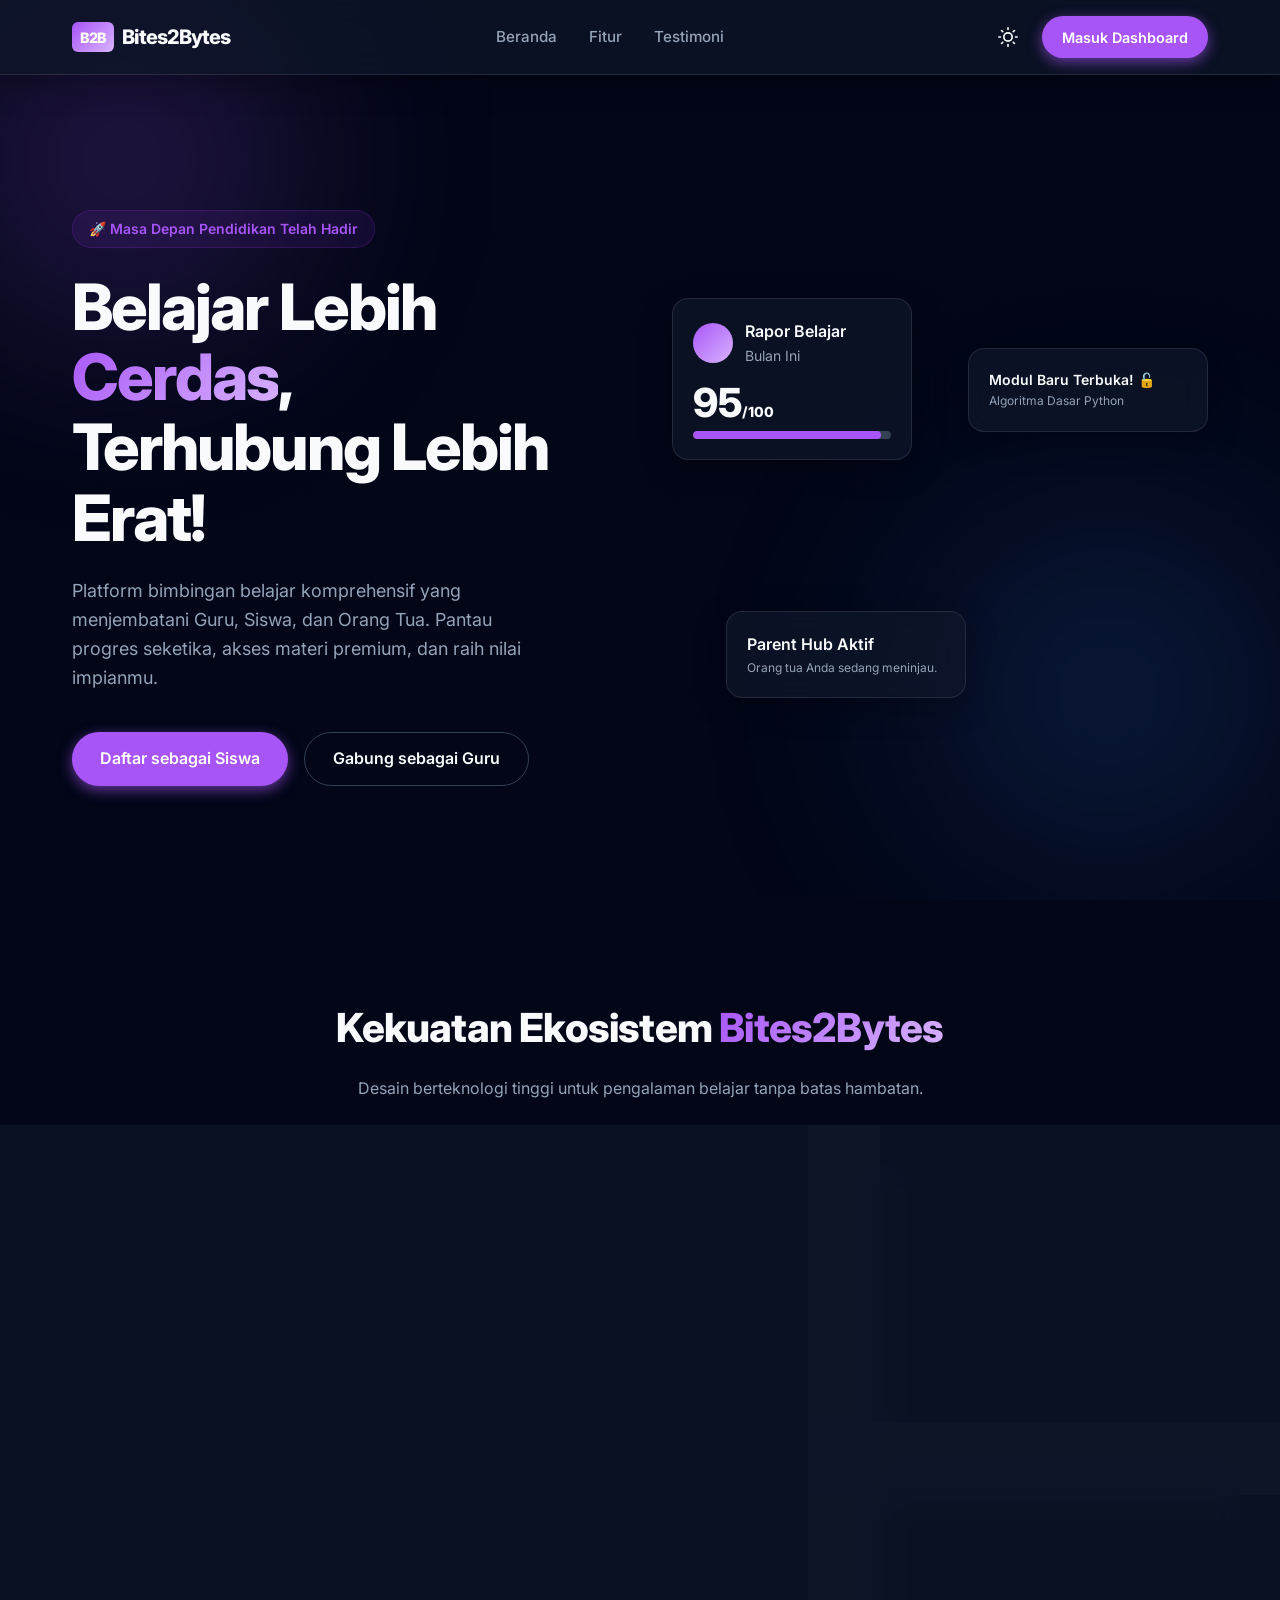
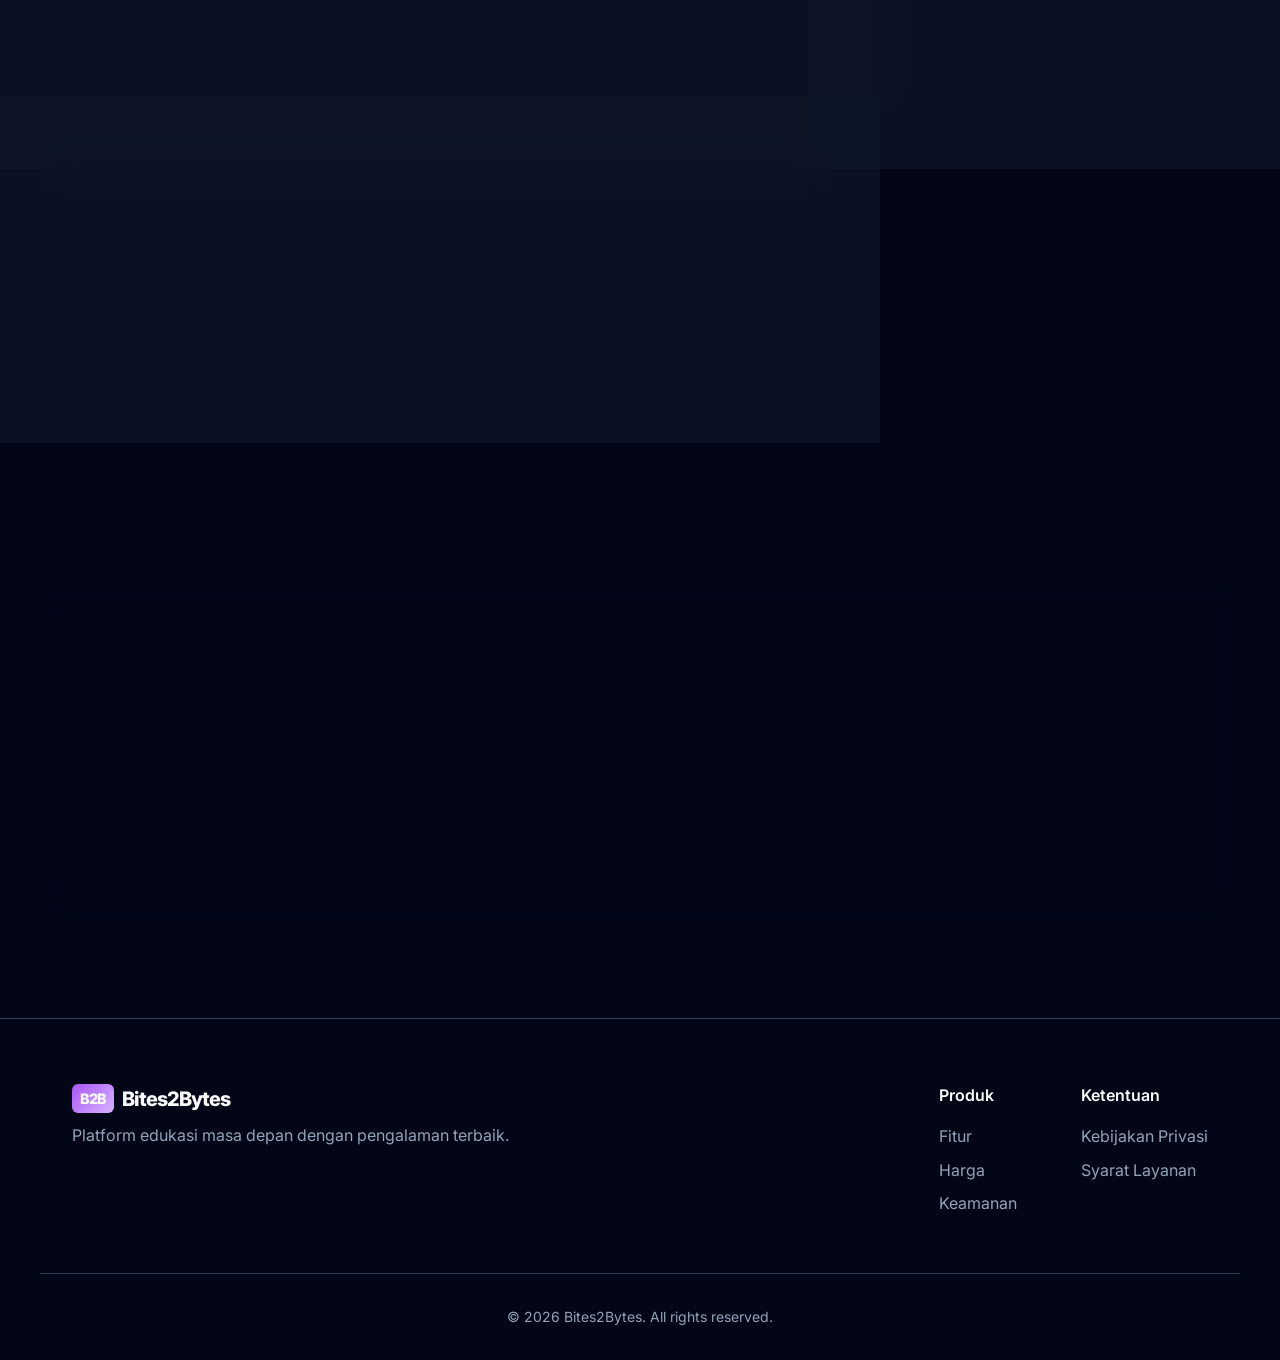
==== landing-page/index.html @ e7aee099 "Initial commit - Clean history" ====
<!DOCTYPE html>
<html lang="id" data-theme="dark">
<head>
    <meta charset="UTF-8">
    <meta name="viewport" content="width=device-width, initial-scale=1.0">
    <title>Bites2Bytes - Platform Edutech Modern</title>
    <!-- Google Fonts: Inter -->
    <link rel="preconnect" href="https://fonts.googleapis.com">
    <link rel="preconnect" href="https://fonts.gstatic.com" crossorigin>
    <link href="https://fonts.googleapis.com/css2?family=Inter:wght@300;400;500;600;700;800&display=swap" rel="stylesheet">
    <!-- Custom CSS -->
    <link rel="stylesheet" href="styles.css">
</head>
<body>
    <!-- Latar Belakang Gradien Ambien -->
    <div class="ambient-bg">
        <div class="blob blob-1"></div>
        <div class="blob blob-2"></div>
    </div>

    <!-- Navigasi -->
    <nav class="navbar glass">
        <div class="container nav-content">
            <a href="#" class="logo">
                <div class="logo-icon">B2B</div>
                <span>Bites2Bytes</span>
            </a>
            <ul class="nav-links">
                <li><a href="#beranda">Beranda</a></li>
                <li><a href="#fitur">Fitur</a></li>
                <li><a href="#testimoni">Testimoni</a></li>
            </ul>
            <div class="nav-actions">
                <button id="theme-toggle" class="icon-btn" aria-label="Toggle Theme">
                    <!-- SVG Bulan (Dark Mode Default) -->
                    <svg id="moon-icon" xmlns="http://www.w3.org/2000/svg" width="20" height="20" viewBox="0 0 24 24" fill="none" stroke="currentColor" stroke-width="2" stroke-linecap="round" stroke-linejoin="round" class="theme-icon"><path d="M21 12.79A9 9 0 1 1 11.21 3 7 7 0 0 0 21 12.79z"></path></svg>
                    <!-- SVG Matahari -->
                    <svg id="sun-icon" xmlns="http://www.w3.org/2000/svg" width="20" height="20" viewBox="0 0 24 24" fill="none" stroke="currentColor" stroke-width="2" stroke-linecap="round" stroke-linejoin="round" class="theme-icon hidden"><circle cx="12" cy="12" r="5"></circle><line x1="12" y1="1" x2="12" y2="3"></line><line x1="12" y1="21" x2="12" y2="23"></line><line x1="4.22" y1="4.22" x2="5.64" y2="5.64"></line><line x1="18.36" y1="18.36" x2="19.78" y2="19.78"></line><line x1="1" y1="12" x2="3" y2="12"></line><line x1="21" y1="12" x2="23" y2="12"></line><line x1="4.22" y1="19.78" x2="5.64" y2="18.36"></line><line x1="18.36" y1="5.64" x2="19.78" y2="4.22"></line></svg>
                </button>
                <a href="../login/index.html" class="btn btn-primary">Masuk Dashboard</a>
            </div>
        </div>
    </nav>

    <!-- Hero Section -->
    <header id="beranda" class="hero container">
        <div class="hero-content">
            <div class="badge">🚀 Masa Depan Pendidikan Telah Hadir</div>
            <h1 class="hero-title">Belajar Lebih <span class="text-gradient">Cerdas</span>, Terhubung Lebih Erat!</h1>
            <p class="hero-subtitle">Platform bimbingan belajar komprehensif yang menjembatani Guru, Siswa, dan Orang Tua. Pantau progres seketika, akses materi premium, dan raih nilai impianmu.</p>
            <div class="hero-buttons">
                <a href="#" class="btn btn-primary btn-lg">Daftar sebagai Siswa</a>
                <a href="#" class="btn btn-outline btn-lg">Gabung sebagai Guru</a>
            </div>
        </div>
        <div class="hero-visual">
            <div class="floating-card glass float-anim-1">
                <div class="card-header">
                    <div class="avatar"></div>
                    <div>
                        <div class="fw-bold">Rapor Belajar</div>
                        <div class="text-sm text-muted">Bulan Ini</div>
                    </div>
                </div>
                <div class="score">95<span class="text-sm">/100</span></div>
                <div class="progress-bar"><div class="progress-fill" style="width: 95%;"></div></div>
            </div>
            <div class="floating-card glass float-anim-2" style="top: 20%; right: 0;">
                <div class="text-sm fw-bold">Modul Baru Terbuka! 🔓</div>
                <div class="text-xs text-muted">Algoritma Dasar Python</div>
            </div>
            <div class="floating-card glass float-anim-3" style="bottom: 10%; left: 10%;">
                <div class="fw-bold">Parent Hub Aktif</div>
                <div class="text-xs text-muted">Orang tua Anda sedang meninjau.</div>
            </div>
        </div>
    </header>

    <!-- Fitur Bento Grid -->
    <section id="fitur" class="features section container">
        <div class="section-header">
            <h2>Kekuatan Ekosistem <span class="text-gradient">Bites2Bytes</span></h2>
            <p class="text-muted">Desain berteknologi tinggi untuk pengalaman belajar tanpa batas hambatan.</p>
        </div>

        <div class="bento-grid">
            <!-- Bento Box 1: Parent Hub (Large) -->
            <div class="bento-item glass bento-large">
                <div class="bento-content">
                    <div class="bento-icon">🛡️</div>
                    <h3>Parent Hub</h3>
                    <p>Pantau perkembangan akademik, kehadiran, dan aktivitas anak Anda secara real-time. Tidak ada lagi hasil belajar yang disembunyikan. Transparansi penuh demi kesuksesan bersama.</p>
                </div>
                <div class="bento-graphic parent-hub-graphic">
                    <div class="chart-bar" style="height: 40%"></div>
                    <div class="chart-bar" style="height: 60%"></div>
                    <div class="chart-bar" style="height: 80%"></div>
                    <div class="chart-bar" style="height: 100%; background: var(--primary-color)"></div>
                </div>
            </div>

            <!-- Bento Box 2: Teacher Portal -->
            <div class="bento-item glass">
                <div class="bento-content">
                    <div class="bento-icon">👨‍🏫</div>
                    <h3>Portal Pengajar</h3>
                    <p>Kelola kelas, materi pengajaran, dan laporan gaji dalam satu dasbor yang sangat intuitif.</p>
                </div>
            </div>

            <!-- Bento Box 3: Gamifikasi -->
            <div class="bento-item glass">
                <div class="bento-content">
                    <div class="bento-icon">🏆</div>
                    <h3>Gamifikasi Pembelajaran</h3>
                    <p>Dapatkan lencana dan capai target poin dari setiap modul yang diselesaikan.</p>
                </div>
            </div>

            <!-- Bento Box 4: Modul Interaktif (Wide) -->
            <div class="bento-item glass bento-wide">
                <div class="bento-content">
                    <div class="bento-icon">📚</div>
                    <h3>Modul Interaktif & Sertifikasi</h3>
                    <p>Akses materi yang disesuaikan secara dinamis dan dapatkan sertifikat otentik berlambang kebanggaan setiap kali menyelesaikan jalur pembelajaran Anda.</p>
                </div>
            </div>
        </div>
    </section>

    <!-- Call to Action -->
    <section class="cta section">
        <div class="container glass cta-card">
            <h2>Siap Mengubah Cara Anda Berinteraksi?</h2>
            <p>Jadilah jembatan utama peraih prestasi masa depan.</p>
            <a href="#" class="btn btn-primary btn-lg mt-4">Mulai Sekarang, Gratis!</a>
        </div>
    </section>

    <!-- Footer -->
    <footer class="footer">
        <div class="container footer-content">
            <div class="footer-brand">
                <div class="logo">
                    <div class="logo-icon">B2B</div>
                    <span>Bites2Bytes</span>
                </div>
                <p class="text-muted mt-2">Platform edukasi masa depan dengan pengalaman terbaik.</p>
            </div>
            <div class="footer-links">
                <div>
                    <h4 class="fw-bold">Produk</h4>
                    <ul class="text-muted">
                        <li><a href="#">Fitur</a></li>
                        <li><a href="#">Harga</a></li>
                        <li><a href="#">Keamanan</a></li>
                    </ul>
                </div>
                <div>
                    <h4 class="fw-bold">Ketentuan</h4>
                    <ul class="text-muted">
                        <li><a href="#">Kebijakan Privasi</a></li>
                        <li><a href="#">Syarat Layanan</a></li>
                    </ul>
                </div>
            </div>
        </div>
        <div class="container text-center text-muted footer-bottom">
            <p>&copy; 2026 Bites2Bytes. All rights reserved.</p>
        </div>
    </footer>
    <!-- Shared Scripts -->
    <script src="../shared/js/notifications.js"></script>
    <script src="../shared/js/theme-toggle.js"></script>
    <script src="script.js"></script>
</body>
</html>
---- landing-page/styles.css ----
:root {
    /* Mode Terang (Light Mode) */
    --bg-color: #F8FAFC;
    --surface-color: #FFFFFF;
    --text-color: #0F172A;
    --text-muted: #64748B;
    --border-color: #E2E8F0;
    
    /* Warna Aksen Ungu / Ungu Neon */
    --primary-color: #9333EA;
    --primary-hover: #7E22CE;
    --primary-glow: rgba(147, 51, 234, 0.5);
    --accent-color: #C084FC;

    /* Glassmorphism Variables */
    --glass-bg: rgba(255, 255, 255, 0.75);
    --glass-border: rgba(255, 255, 255, 0.3);
    --glass-shadow: 0 4px 30px rgba(0, 0, 0, 0.05);

    /* Efek & Transisi */
    --transition-fast: 0.2s ease-out;
    --transition-normal: 0.3s cubic-bezier(0.4, 0, 0.2, 1);
}

[data-theme="dark"] {
    /* Mode Gelap (Dark Mode) */
    --bg-color: #020617;
    --surface-color: #0F172A;
    --text-color: #F8FAFC;
    --text-muted: #94A3B8;
    --border-color: #334155;

    /* Warna Aksen Ungu Neon */
    --primary-color: #A855F7;
    --primary-hover: #9333EA;
    --primary-glow: rgba(168, 85, 247, 0.6);
    --accent-color: #D8B4FE;

    /* Glassmorphism Variables */
    --glass-bg: rgba(15, 23, 42, 0.7);
    --glass-border: rgba(255, 255, 255, 0.1);
    --glass-shadow: 0 8px 32px rgba(0, 0, 0, 0.3);
}

/* Base Styles */
* {
    margin: 0;
    padding: 0;
    box-sizing: border-box;
}

html {
    scroll-behavior: smooth;
    font-family: 'Inter', -apple-system, BlinkMacSystemFont, "Segoe UI", Roboto, sans-serif;
}

body {
    background-color: var(--bg-color);
    color: var(--text-color);
    line-height: 1.6;
    transition: background-color var(--transition-normal), color var(--transition-normal);
    overflow-x: hidden;
    position: relative;
}

a {
    color: inherit;
    text-decoration: none;
    transition: color var(--transition-fast);
}

ul {
    list-style: none;
}

/* Utilities */
.container {
    max-width: 1200px;
    margin: 0 auto;
    padding: 0 2rem;
}

.text-muted { color: var(--text-muted); }
.text-sm { font-size: 0.875rem; }
.text-xs { font-size: 0.75rem; }
.fw-bold { font-weight: 600; }
.mt-2 { margin-top: 0.5rem; }
.mt-4 { margin-top: 1.5rem; }
.text-center { text-align: center; }

.section {
    padding: 6rem 0;
}

.section-header {
    text-align: center;
    margin-bottom: 4rem;
}

.section-header h2 {
    font-size: 2.5rem;
    font-weight: 800;
    margin-bottom: 1rem;
    letter-spacing: -0.02em;
}

.text-gradient {
    background: linear-gradient(135deg, var(--primary-color), var(--accent-color));
    -webkit-background-clip: text;
    -webkit-text-fill-color: transparent;
    background-clip: text;
}

/* Background Animation Placeholder */
.ambient-bg {
    position: fixed;
    top: 0; left: 0; right: 0; bottom: 0;
    z-index: -1;
    overflow: hidden;
    pointer-events: none;
}

.blob {
    position: absolute;
    filter: blur(100px);
    opacity: 0.5;
    border-radius: 50%;
    animation: float 20s infinite alternate;
}

.blob-1 {
    top: -10%; left: -10%;
    width: 500px; height: 500px;
    background: radial-gradient(circle, var(--primary-glow) 0%, transparent 70%);
}

.blob-2 {
    bottom: -10%; right: -10%;
    width: 600px; height: 600px;
    background: radial-gradient(circle, rgba(59, 130, 246, 0.4) 0%, transparent 70%);
    animation-delay: -10s;
}

/* Glassmorphism Container */
.glass {
    background: var(--glass-bg);
    backdrop-filter: blur(16px);
    -webkit-backdrop-filter: blur(16px);
    border: 1px solid var(--glass-border);
    box-shadow: var(--glass-shadow);
}

/* Button Styles */
.btn {
    display: inline-flex;
    align-items: center;
    justify-content: center;
    padding: 0.6rem 1.25rem;
    border-radius: 9999px; /* Pill shape */
    font-weight: 600;
    font-size: 0.9rem;
    cursor: pointer;
    transition: all var(--transition-fast);
    border: none;
    text-decoration: none;
}

.btn-lg {
    padding: 0.8rem 1.75rem;
    font-size: 1rem;
}

.btn-primary {
    background-color: var(--primary-color);
    color: white;
    box-shadow: 0 4px 14px var(--primary-glow);
}

.btn-primary:hover {
    background-color: var(--primary-hover);
    transform: translateY(-2px);
    box-shadow: 0 6px 20px var(--primary-glow);
}

.btn-outline {
    background: transparent;
    color: var(--text-color);
    border: 1px solid var(--border-color);
}

.btn-outline:hover {
    border-color: var(--primary-color);
    color: var(--primary-color);
    transform: translateY(-2px);
}

.icon-btn {
    background: transparent;
    border: none;
    color: var(--text-color);
    cursor: pointer;
    padding: 0.5rem;
    display: inline-flex;
    align-items: center;
    justify-content: center;
    border-radius: 50%;
    transition: background var(--transition-fast);
}

.icon-btn:hover {
    background: var(--border-color);
}

.hidden { display: none !important; }

/* --- Toast Notification System (Agar konsisten dengan Dashboard) --- */
.toast-container {
    position: fixed;
    top: 20px;
    right: 20px;
    z-index: 10000;
    display: flex;
    flex-direction: column;
    gap: 10px;
    pointer-events: none;
}

.toast {
    min-width: 200px;
    max-width: 320px;
    padding: 0.75rem 1rem;
    border-radius: 50px;
    background: var(--glass-bg);
    color: var(--text-color);
    box-shadow: var(--glass-shadow);
    border: 1px solid var(--glass-border);
    backdrop-filter: blur(15px);
    display: flex;
    align-items: center;
    gap: 10px;
    pointer-events: auto;
    animation: toastIn 0.4s cubic-bezier(0.175, 0.885, 0.32, 1.275);
    transition: all 0.3s ease;
}

.toast-success { border-bottom: 2px solid #10B981; }
.toast-error { border-bottom: 2px solid #EF4444; }
.toast-info { border-bottom: 2px solid #3B82F6; }

.toast-message {
    font-size: 0.85rem;
    font-weight: 500;
    white-space: nowrap;
}

.toast-icon { font-size: 1rem; }

@keyframes toastIn {
    from { opacity: 0; transform: translateY(-20px) scale(0.9); }
    to { opacity: 1; transform: translateY(0) scale(1); }
}

.toast.fade-out {
    opacity: 0;
    transform: scale(0.8);
}

/* Navbar */
.navbar {
    position: fixed;
    top: 0; left: 0; right: 0;
    z-index: 100;
    padding: 1rem 0;
    border-left: none; border-right: none; border-top: none;
}

.nav-content {
    display: flex;
    justify-content: space-between;
    align-items: center;
}

.logo {
    display: flex;
    align-items: center;
    gap: 0.5rem;
    font-weight: 800;
    font-size: 1.25rem;
    letter-spacing: -0.05em;
}

.logo-icon {
    background: linear-gradient(135deg, var(--primary-color), var(--accent-color));
    color: white;
    padding: 0.2rem 0.5rem;
    border-radius: 6px;
    font-size: 0.9rem;
}

.nav-links {
    display: flex;
    gap: 2rem;
}

.nav-links a {
    font-weight: 500;
    font-size: 0.95rem;
    color: var(--text-muted);
}

.nav-links a:hover {
    color: var(--primary-color);
}

.nav-actions {
    display: flex;
    align-items: center;
    gap: 1rem;
}

/* Hero Section */
.hero {
    min-height: 100vh;
    display: flex;
    align-items: center;
    gap: 4rem;
    padding-top: 6rem;
}

.hero-content {
    flex: 1;
}

.badge {
    display: inline-block;
    padding: 0.4rem 1rem;
    border-radius: 9999px;
    background: rgba(147, 51, 234, 0.1);
    color: var(--primary-color);
    border: 1px solid rgba(147, 51, 234, 0.2);
    font-size: 0.875rem;
    font-weight: 600;
    margin-bottom: 1.5rem;
}

.hero-title {
    font-size: 4rem;
    font-weight: 800;
    line-height: 1.1;
    letter-spacing: -0.03em;
    margin-bottom: 1.5rem;
}

.hero-subtitle {
    font-size: 1.125rem;
    color: var(--text-muted);
    margin-bottom: 2.5rem;
    max-width: 90%;
}

.hero-buttons {
    display: flex;
    gap: 1rem;
}

.hero-visual {
    flex: 1;
    position: relative;
    height: 500px;
}

/* Animasi Floating Card dari Hero Visual */
.floating-card {
    position: absolute;
    padding: 1.25rem;
    border-radius: 16px;
    width: 240px;
    animation: float 6s ease-in-out infinite;
}

.card-header {
    display: flex;
    align-items: center;
    gap: 0.75rem;
    margin-bottom: 1rem;
}

.avatar {
    width: 40px; height: 40px;
    border-radius: 50%;
    background: linear-gradient(135deg, var(--primary-color), var(--accent-color));
}

.score {
    font-size: 2.5rem;
    font-weight: 800;
    line-height: 1;
    margin-bottom: 0.5rem;
}

.progress-bar {
    height: 8px;
    background: var(--border-color);
    border-radius: 4px;
    overflow: hidden;
}

.progress-fill {
    height: 100%;
    background: var(--primary-color);
    border-radius: 4px;
}

.float-anim-1 { animation-delay: 0s; top: 10%; left: 0; }
.float-anim-2 { animation-delay: 2s; }
.float-anim-3 { animation-delay: 4s; }

@keyframes float {
    0% { transform: translateY(0); }
    50% { transform: translateY(-15px); }
    100% { transform: translateY(0); }
}

/* Bento Grid */
.bento-grid {
    display: grid;
    grid-template-columns: repeat(3, 1fr);
    grid-auto-rows: minmax(250px, auto);
    gap: 1.5rem;
}

.bento-item {
    border-radius: 24px;
    padding: 2rem;
    display: flex;
    flex-direction: column;
    justify-content: space-between;
    transition: transform var(--transition-normal), box-shadow var(--transition-normal);
    position: relative;
    overflow: hidden;
}

.bento-item:hover {
    transform: translateY(-5px);
    box-shadow: 0 20px 40px rgba(0, 0, 0, 0.1);
}

.bento-icon {
    font-size: 2.5rem;
    margin-bottom: 1rem;
}

.bento-item h3 {
    font-size: 1.5rem;
    margin-bottom: 0.75rem;
    font-weight: 700;
}

.bento-item p {
    color: var(--text-muted);
}

.bento-large {
    grid-column: span 2;
    grid-row: span 2;
}

.bento-wide {
    grid-column: span 2;
}

.bento-graphic {
    margin-top: 2rem;
    flex: 1;
    display: flex;
    align-items: flex-end;
    gap: 1rem;
    border-radius: 12px;
    background: var(--surface-color);
    padding: 1rem;
    border: 1px solid var(--border-color);
}

.chart-bar {
    flex: 1;
    background: var(--border-color);
    border-radius: 4px 4px 0 0;
    transition: height 1s ease-out;
}

/* CTA Section */
.cta-card {
    border-radius: 32px;
    padding: 5rem 3rem;
    text-align: center;
    background: linear-gradient(135deg, rgba(147, 51, 234, 0.1), rgba(15, 23, 42, 0.1));
}

.cta-card h2 {
    font-size: 2.5rem;
    font-weight: 800;
    margin-bottom: 1rem;
}

/* FooterStyles */
.footer {
    border-top: 1px solid var(--border-color);
    padding: 4rem 0 2rem;
}

.footer-content {
    display: flex;
    justify-content: space-between;
    margin-bottom: 3rem;
}

.footer-links {
    display: flex;
    gap: 4rem;
}

.footer-links ul {
    margin-top: 1rem;
}

.footer-links li {
    margin-bottom: 0.5rem;
}

.footer-links a:hover {
    color: var(--primary-color);
}

.footer-bottom {
    padding-top: 2rem;
    border-top: 1px solid var(--border-color);
    font-size: 0.875rem;
}

/* Responsive */
@media (max-width: 968px) {
    .hero {
        flex-direction: column;
        text-align: center;
        padding-top: 8rem;
    }
    
    .hero-subtitle {
        margin: 0 auto 2rem;
    }

    .hero-buttons {
        justify-content: center;
    }

    .hero-visual {
        width: 100%;
        margin-top: 2rem;
    }

    .bento-grid {
        grid-template-columns: repeat(2, 1fr);
    }
    
    .nav-links {
        display: none; /* simple hidden for mobile for now */
    }
}

@media (max-width: 768px) {
    .bento-grid {
        grid-template-columns: 1fr;
    }
    .bento-large, .bento-wide {
        grid-column: span 1;
        grid-row: span 1;
    }
    .hero-title {
        font-size: 3rem;
    }
    .footer-content {
        flex-direction: column;
        gap: 2rem;
    }
}
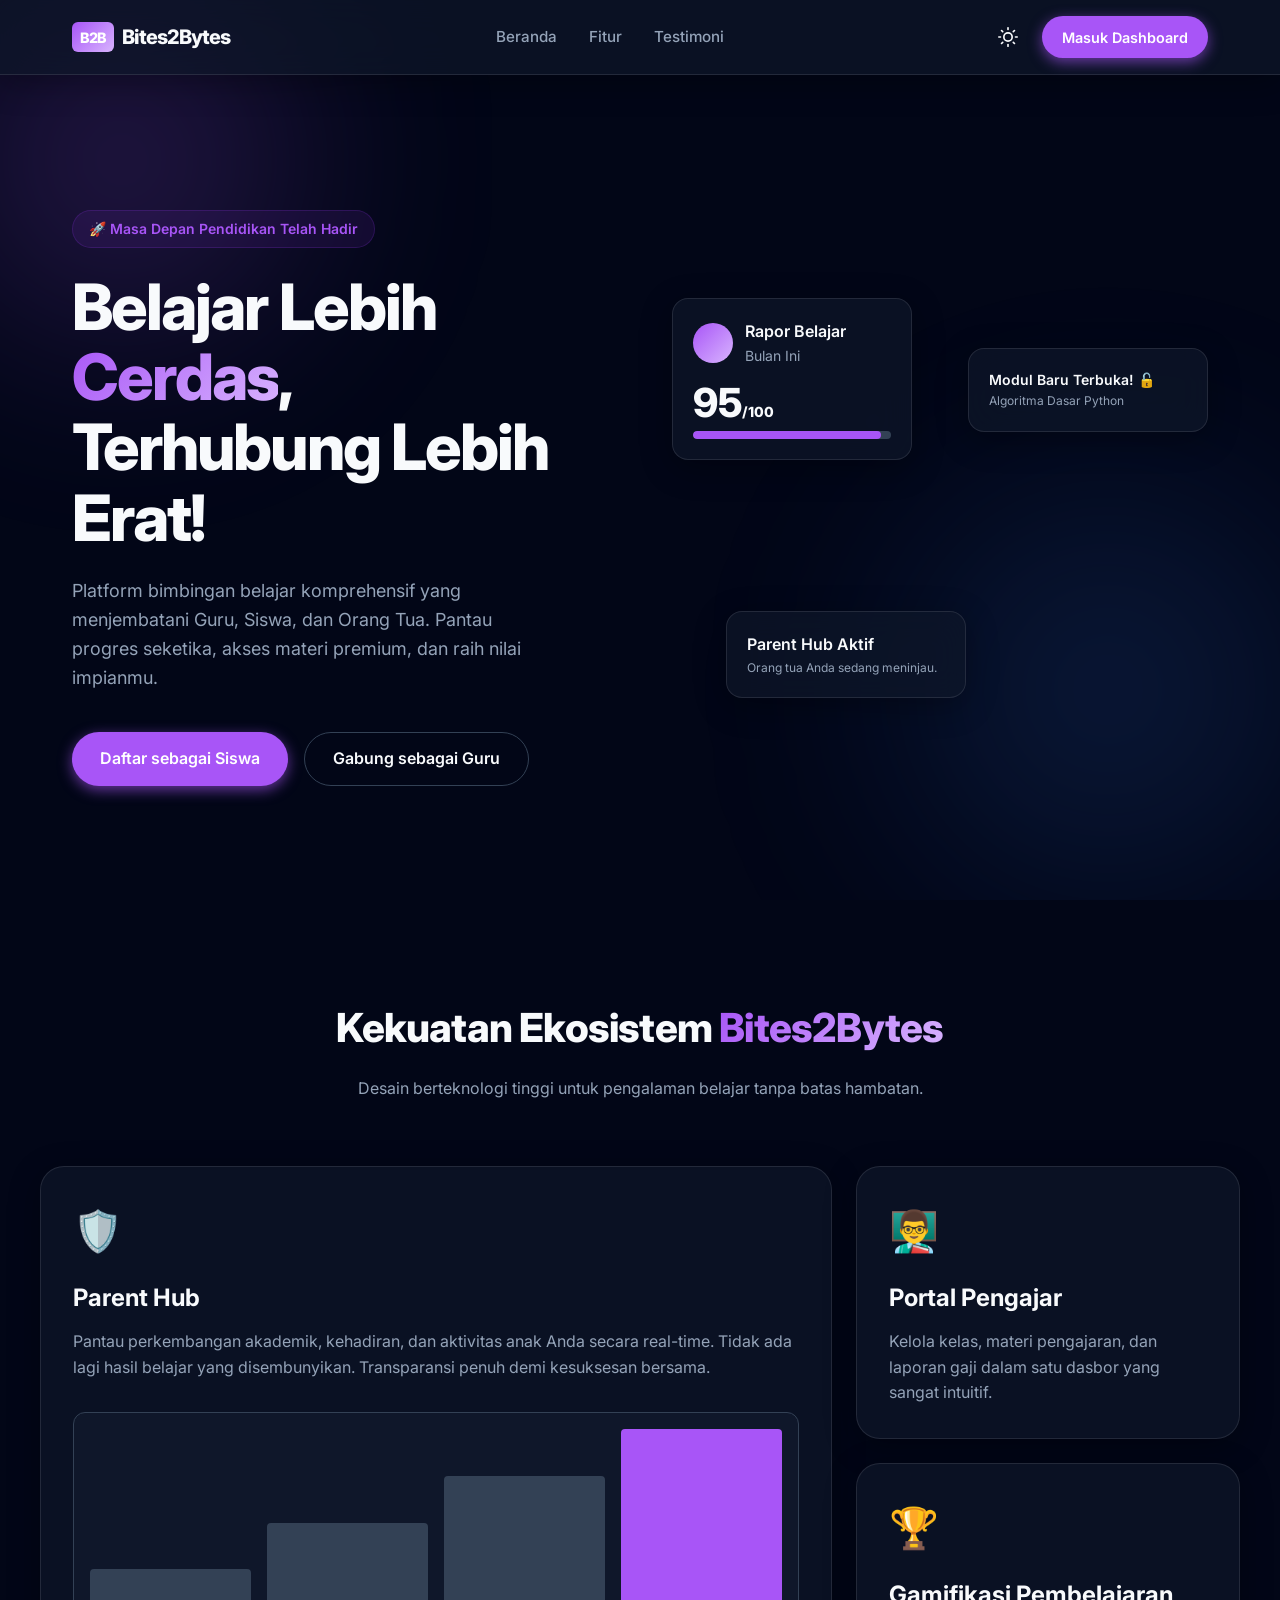
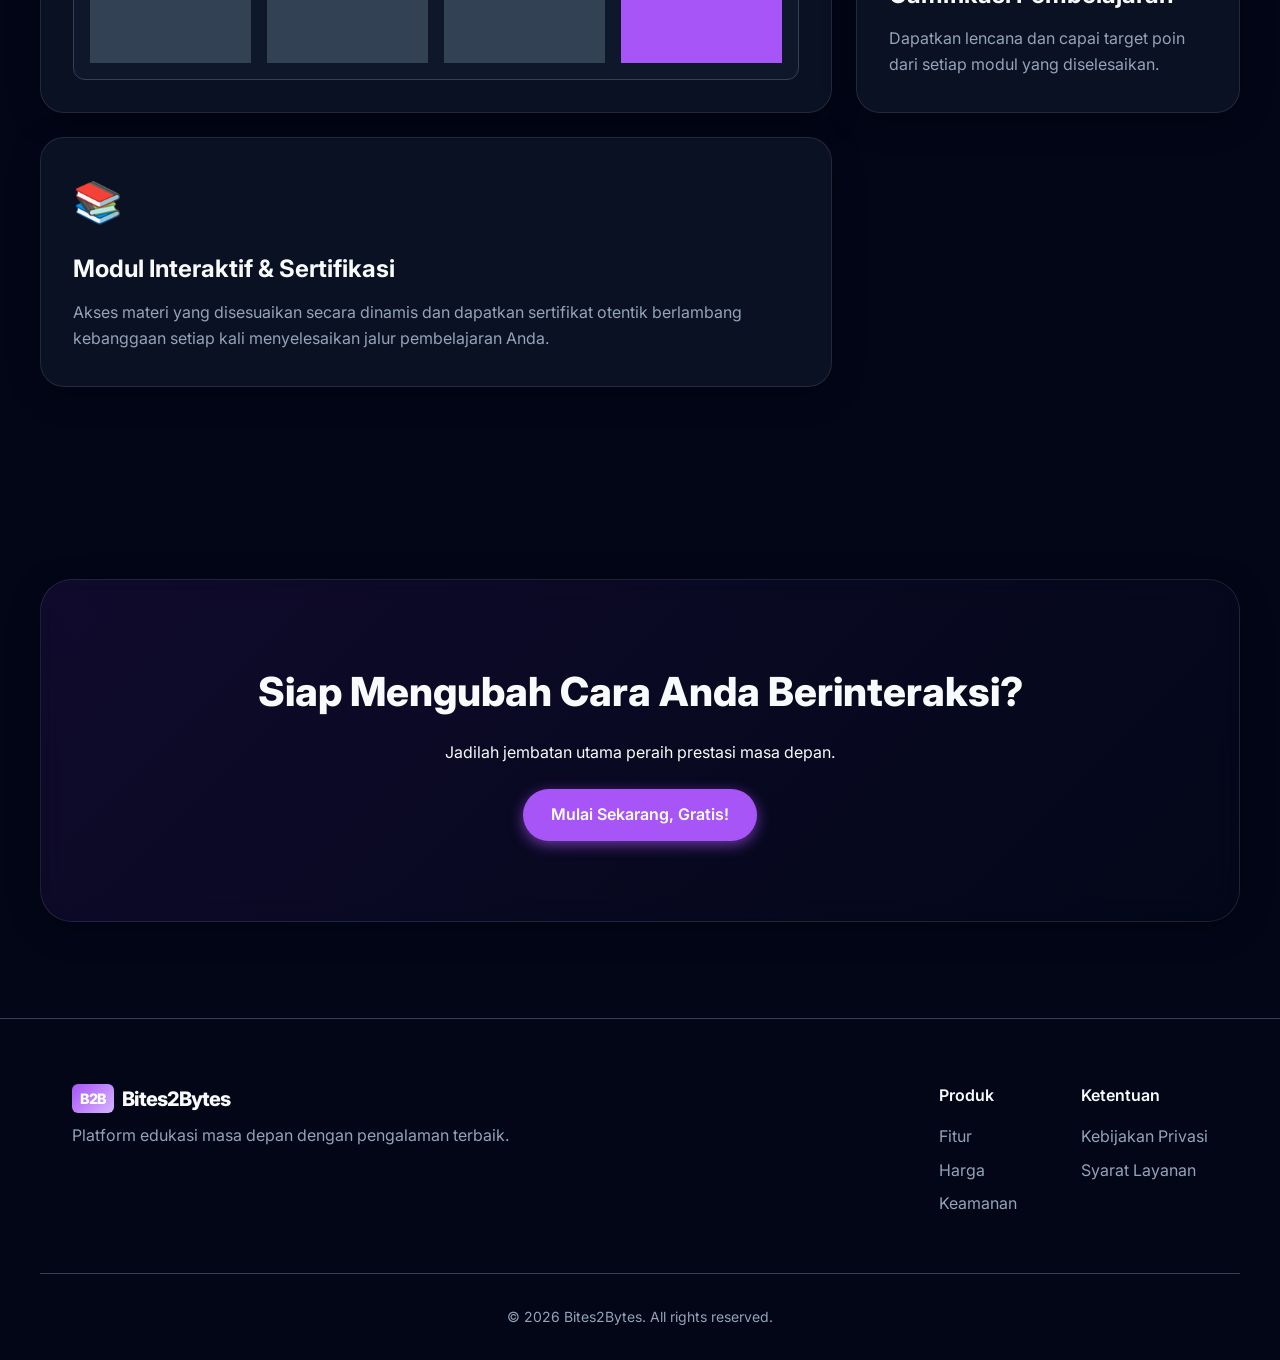
==== commit 7389a94d: "Fix resource paths and redirects for Vercel deployment" ====
--- a/landing-page/index.html
+++ b/landing-page/index.html
@@ -9,7 +9,7 @@
     <link rel="preconnect" href="https://fonts.gstatic.com" crossorigin>
     <link href="https://fonts.googleapis.com/css2?family=Inter:wght@300;400;500;600;700;800&display=swap" rel="stylesheet">
     <!-- Custom CSS -->
-    <link rel="stylesheet" href="styles.css">
+    <link rel="stylesheet" href="/landing-page/styles.css">
 </head>
 <body>
     <!-- Latar Belakang Gradien Ambien -->
@@ -37,7 +37,7 @@
                     <!-- SVG Matahari -->
                     <svg id="sun-icon" xmlns="http://www.w3.org/2000/svg" width="20" height="20" viewBox="0 0 24 24" fill="none" stroke="currentColor" stroke-width="2" stroke-linecap="round" stroke-linejoin="round" class="theme-icon hidden"><circle cx="12" cy="12" r="5"></circle><line x1="12" y1="1" x2="12" y2="3"></line><line x1="12" y1="21" x2="12" y2="23"></line><line x1="4.22" y1="4.22" x2="5.64" y2="5.64"></line><line x1="18.36" y1="18.36" x2="19.78" y2="19.78"></line><line x1="1" y1="12" x2="3" y2="12"></line><line x1="21" y1="12" x2="23" y2="12"></line><line x1="4.22" y1="19.78" x2="5.64" y2="18.36"></line><line x1="18.36" y1="5.64" x2="19.78" y2="4.22"></line></svg>
                 </button>
-                <a href="../login/index.html" class="btn btn-primary">Masuk Dashboard</a>
+                <a href="/login" class="btn btn-primary">Masuk Dashboard</a>
             </div>
         </div>
     </nav>
@@ -170,8 +170,8 @@
         </div>
     </footer>
     <!-- Shared Scripts -->
-    <script src="../shared/js/notifications.js"></script>
-    <script src="../shared/js/theme-toggle.js"></script>
-    <script src="script.js"></script>
+    <script src="/shared/js/notifications.js"></script>
+    <script src="/shared/js/theme-toggle.js"></script>
+    <script src="/landing-page/script.js"></script>
 </body>
 </html>
